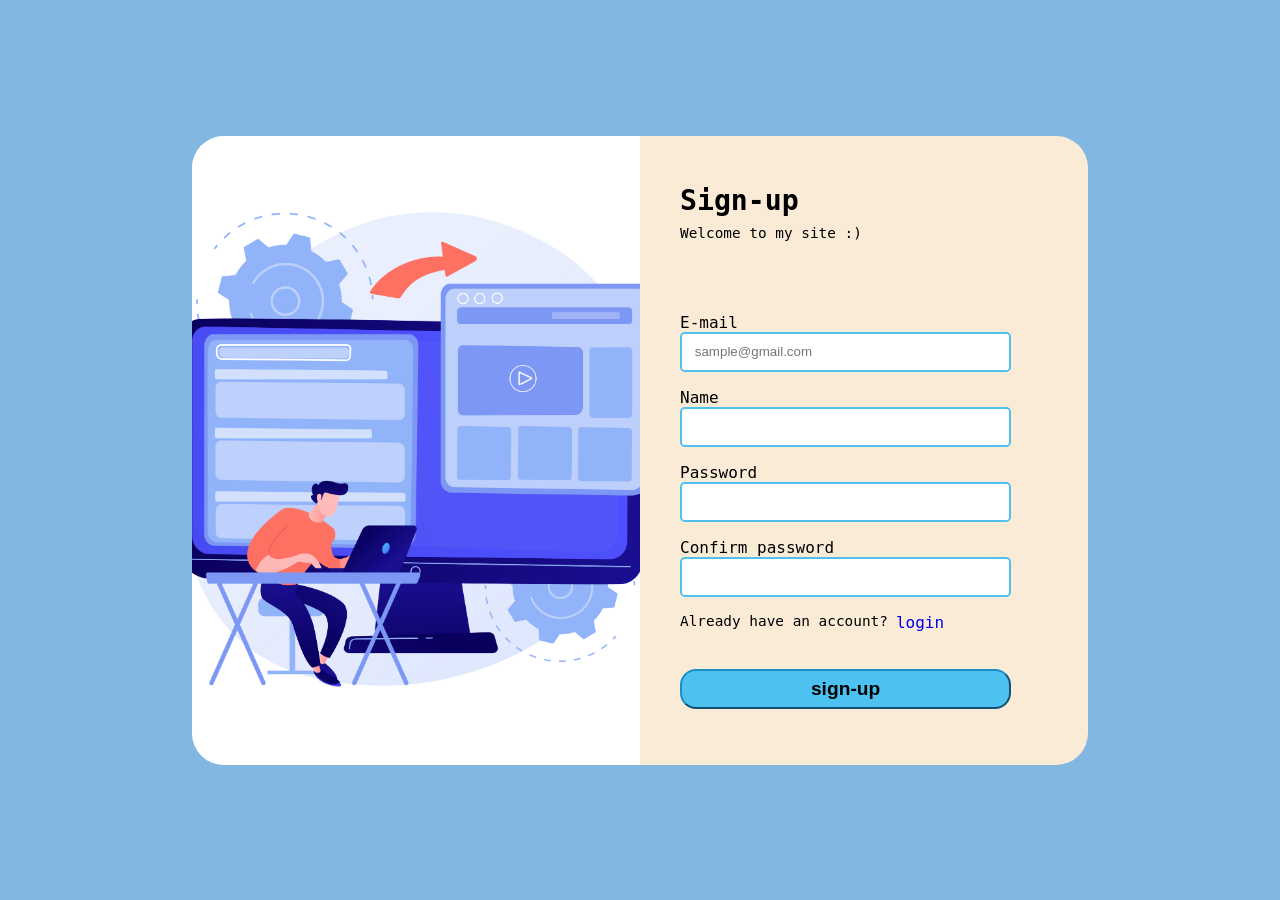
==== webapp/frontend/pages/index.html @ a1eb7313 "Adding session verification and organizing the functions in modules" ====
<!DOCTYPE html>
<html lang="en">
<head>
    <meta charset="UTF-8">
    <meta name="viewport" content="width=device-width, initial-scale=1.0">
    <title>Cadastro</title>
    <link rel="stylesheet" href="../css/style.css">
</head>
    <body >
    <main>
        <div class="cards">
              <div class="container">
                <h2>Sign-up</h2>
                <p>Welcome to my site :)</p>
                <div class="email-div label-div">
                    <p class="errormessage" id="erro-message"></p>
                    <label for="user-email">E-mail</label>
                    <input type="email" name="email" id="user-email" class=" input user-email" placeholder="sample@gmail.com">
                </div>
                <div class="name-div label-div">
                    <label for="user-name">Name</label>
                    <input type="text" name="user-name" id="user-name" class="input user-name">
                </div>
                <div class="password-div label-div">
                    <label for="user-password">Password</label>
                    <input type="password" name="user-password" id="user-password" class="input user-password">

                </div>
                <div class="password-confirm-div label-div">
                    <label for="password-confirm">Confirm password</label>
                    <input type="password" name="user-password" id="password-confirm" class="input password-confirm">
                </div>
                <div class="login-section">
                    <p>Already have an account?</p>
                    <a href="./login.html">login</a>
                </div>
                <div class="label-div">
                    <input type="button" value="sign-up" class="btn" id="btn">
                </div>
            </div>
            <div class="site-img">
                <img src="../images/random-img.jpg" alt="">
                
            </div>
        </div>
    </main>
    <script src="../src/signup.js"></script>
</body>
</html>
---- webapp/frontend/css/style.css ----
*{
    box-sizing: border-box;
    margin: 0;
    padding: 0;
}

.errormessage{
    color: red;
    visibility: hidden;
}

body{
    background-color: rgb(130, 183, 226);
     /* background-color: rgb(117, 179, 238); */
}

main{
    display: flex;
    width: 100vw;
    height: 100vh;
    font-family: 'JetBrains', monospace;
    justify-content: center;
    align-items: center;
}
.cards{
    display: flex;
    flex-flow: row-reverse;
    width: 70%;
    max-width: 1200px;
    height: auto;

}
.container, .site-img{
    width: 50%;
    height: auto;
    max-width: none;
}


.container{
    display: flex;
    flex-flow: column;
    justify-content:flex-start;
    align-items: flex-start;
    background-color: antiquewhite;
    border-top-right-radius: 2rem;
    border-bottom-right-radius: 2rem;
    
    padding: 3rem 2.5rem;
    gap: 0.5rem;
    
    
}

.container h2{
    font-size: clamp(1.5rem, 2.2vw, 2.5rem );
    
}

.container p{
    font-size: clamp(0.9rem, 1vw, 1.1rem);
    margin-bottom: 2rem;
    
}

.site-img{
    background-color: rgb(185, 229, 236);
    border-top-left-radius: 2rem;
    border-bottom-left-radius: 2rem;
    
    
}

.site-img img {
    width: 100%;
    height: 100%;
    background-color: rgb(185, 229, 236);
    object-fit: cover;
    border-top-left-radius: 2rem;
    border-bottom-left-radius: 2rem;
    
}

.label-div{
    display: flex;
    flex-direction: column;
    padding-bottom: 0.5rem;
    width: 100%;
    
}

.input{
    height: 2.5rem;
    width: 90%;
    border-radius: 0.3rem;
    border: 0.15rem solid rgb(77 194 240);
    padding-left: 0.8rem;
    outline: none;
}

.input:focus{
    border-color: rgb(30 140 200);
    box-shadow: 0 0 5px rgba(77 194 240 0.5);
}

.btn{
    height: 2.5rem;
    width: 90%;
    font-size: clamp(1rem, 2.3vw, 1.2rem);
    font-weight: bold;
    background-color: rgb(77 194 240);
    border-radius: 1rem;
    border-color: rgb(30 140 200);
    cursor: pointer;    
}

.btn:hover{
    transform: scale(1.02);
    transition: 0.1s;
}

.login-section{
    display: flex;
    gap: 0.5rem;
}

a {
    text-decoration: none;
}

@media (max-width: 768px) {
    main {
        flex-flow: column;
        height: auto;
        min-height: 100vh;
        padding: 2rem 0;
    }

    .cards{
        flex-flow: column;
        width:90%;
        align-items: center;
    }

    .container, .site-img{
        width: 90%;
        max-width: 450px;
        height: auto;
    }

    .site-img{
        height: 250px;
        border-radius: 2rem 2rem 0 0 !important;
    }

    .site-img img{
        border-radius: 2rem 2rem 0 0 !important;
    }

    .container{
        border-radius: 0 0 2rem 2rem !important;
    }
}
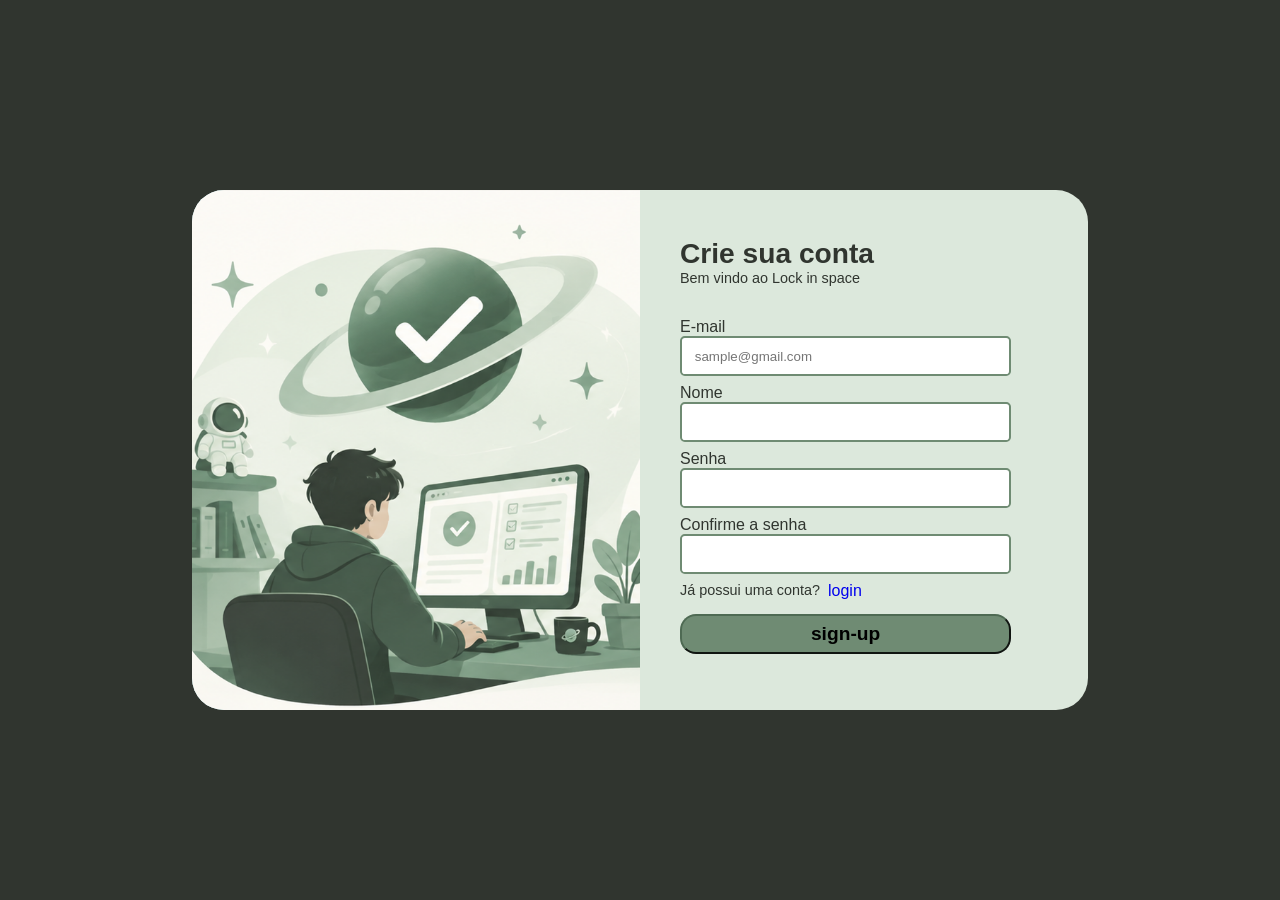
==== commit 58b2996d: "att: readme.md com instruções de instalação e uma preview do projeto." ====
--- a/webapp/frontend/pages/index.html
+++ b/webapp/frontend/pages/index.html
@@ -10,28 +10,28 @@
     <main>
         <div class="cards">
               <div class="container">
-                <h2>Sign-up</h2>
-                <p>Welcome to my site :)</p>
+                <h2>Crie sua conta</h2>
+                <p>Bem vindo ao Lock in space</p>
                 <div class="email-div label-div">
                     <p class="errormessage" id="erro-message"></p>
                     <label for="user-email">E-mail</label>
                     <input type="email" name="email" id="user-email" class=" input user-email" placeholder="sample@gmail.com">
                 </div>
                 <div class="name-div label-div">
-                    <label for="user-name">Name</label>
+                    <label for="user-name">Nome</label>
                     <input type="text" name="user-name" id="user-name" class="input user-name">
                 </div>
                 <div class="password-div label-div">
-                    <label for="user-password">Password</label>
+                    <label for="user-password">Senha</label>
                     <input type="password" name="user-password" id="user-password" class="input user-password">
 
                 </div>
                 <div class="password-confirm-div label-div">
-                    <label for="password-confirm">Confirm password</label>
+                    <label for="password-confirm">Confirme a senha</label>
                     <input type="password" name="user-password" id="password-confirm" class="input password-confirm">
                 </div>
                 <div class="login-section">
-                    <p>Already have an account?</p>
+                    <p>Já possui uma conta?</p>
                     <a href="./login.html">login</a>
                 </div>
                 <div class="label-div">
@@ -39,7 +39,7 @@
                 </div>
             </div>
             <div class="site-img">
-                <img src="../images/random-img.jpg" alt="">
+                <img src="../images/lock_in_space_boy_illustration.png" alt="">
                 
             </div>
         </div>
--- a/webapp/frontend/css/style.css
+++ b/webapp/frontend/css/style.css
@@ -1,3 +1,21 @@
+@import url('https://fonts.googleapis.com/css2?family=DM+Sans:wght@400;500;600;700&family=Manrope:wght@400;500;600;700;800&display=swap');
+
+:root {
+    --bg: #f5f4ef;
+    --paper: #fffefa;
+    --ink: #30352f;
+    --muted: #8b9087;
+    --line: #e9e8df;
+    --sage: #dce8dc;
+    --sage-dark: #6f8b73;
+    --sage-deep: #4e6a53;
+    --peach: #f4e2d5;
+    --blue: #e1e9f0;
+    --yellow: #f3edcf;
+    --shadow: 0 12px 35px rgba(48, 53, 47, .055);
+    --radius: 18px;
+}
+
 *{
     box-sizing: border-box;
     margin: 0;
@@ -10,15 +28,16 @@
 }
 
 body{
-    background-color: rgb(130, 183, 226);
+    background-color: var(--ink);
      /* background-color: rgb(117, 179, 238); */
+    font-family: 'DM Sans', sans-serif;
+    color: var(--ink);
 }
 
 main{
     display: flex;
     width: 100vw;
     height: 100vh;
-    font-family: 'JetBrains', monospace;
     justify-content: center;
     align-items: center;
 }
@@ -42,12 +61,12 @@
     flex-flow: column;
     justify-content:flex-start;
     align-items: flex-start;
-    background-color: antiquewhite;
+    background-color: var(--sage);
     border-top-right-radius: 2rem;
     border-bottom-right-radius: 2rem;
     
     padding: 3rem 2.5rem;
-    gap: 0.5rem;
+    gap: 0rem;
     
     
 }
@@ -59,7 +78,7 @@
 
 .container p{
     font-size: clamp(0.9rem, 1vw, 1.1rem);
-    margin-bottom: 2rem;
+    margin-bottom: 1rem;
     
 }
 
@@ -93,13 +112,13 @@
     height: 2.5rem;
     width: 90%;
     border-radius: 0.3rem;
-    border: 0.15rem solid rgb(77 194 240);
+    border: 0.15rem solid var(--sage-dark);
     padding-left: 0.8rem;
     outline: none;
 }
 
 .input:focus{
-    border-color: rgb(30 140 200);
+    border-color: var(--sage-dark);
     box-shadow: 0 0 5px rgba(77 194 240 0.5);
 }
 
@@ -108,9 +127,9 @@
     width: 90%;
     font-size: clamp(1rem, 2.3vw, 1.2rem);
     font-weight: bold;
-    background-color: rgb(77 194 240);
+    background-color: var(--sage-dark);
     border-radius: 1rem;
-    border-color: rgb(30 140 200);
+    border-color: var(--sage-deep);
     cursor: pointer;    
 }
 
